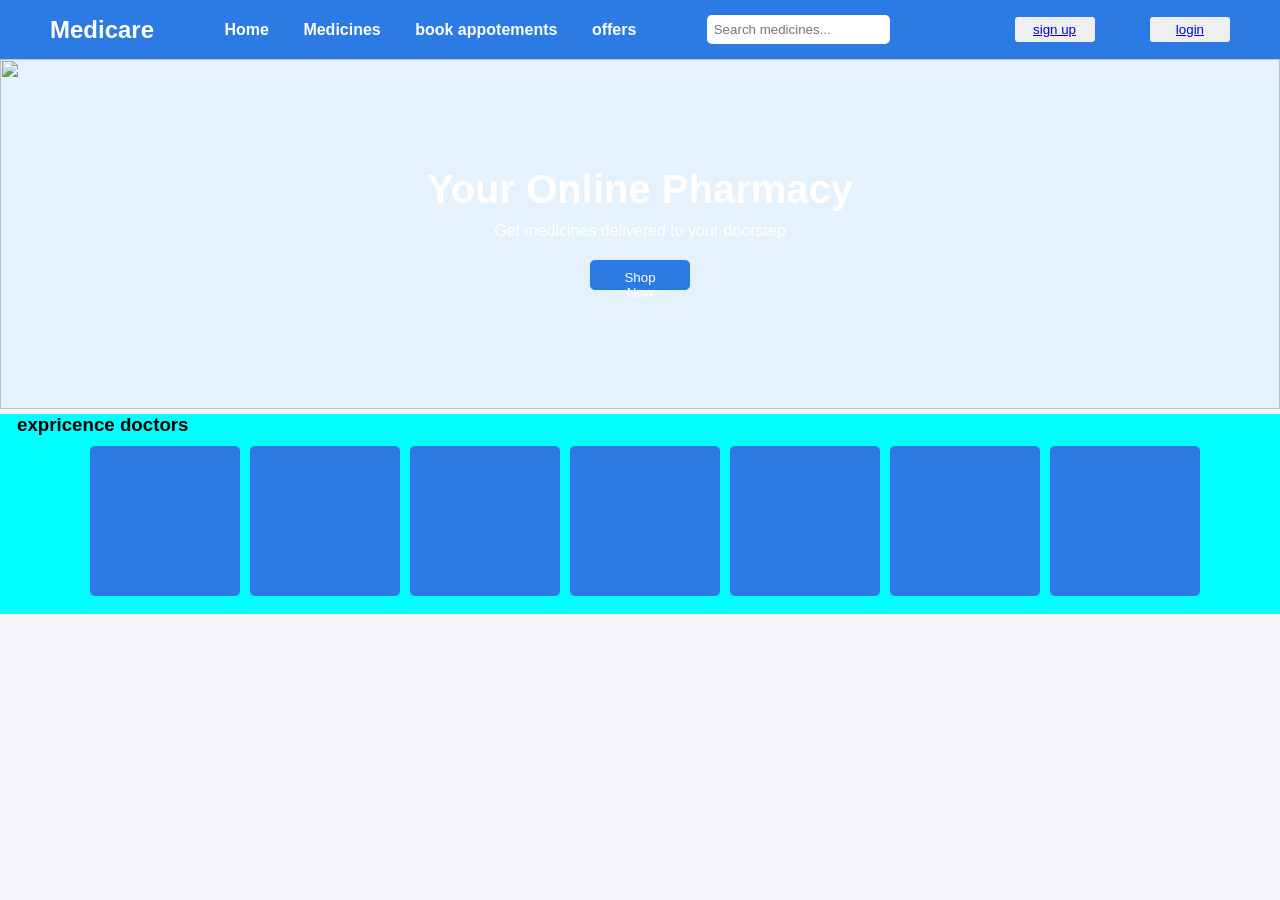
==== doctor consulte/doctor consulte.html @ 7f571537 "pages add" ====
<!DOCTYPE html>
<html lang="en">
<head>
  <meta charset="UTF-8">
  <meta name="viewport" content="width=device-width, initial-scale=1.0">
  <title>Document</title>
</head>
<link rel="stylesheet" href="doctor consulte.css">
<body>
  <header>
    <div class="logo">Medicare</div>
    <nav>
      <a href="#">Home</a>
      <a href="./Medicines/Medicines.html">Medicines</a>
      <a href="#">book appotements</a>
      <a href="#">offers</a>
    </nav>
    <input type="text" placeholder="Search medicines..." class="search"><div class="search"></div></input>
    <button class="sign-up">
      <a href="./Signup-page/sign-up.html">sign up</a>
    </button>
    <button class="login-btn">
      <a href="./Login-page/login.html">login</a>
    </button>
  </header>
  <section class="hero">
    <img class="hero-image" src="images/images medicene.jpg" alt="" />
    <div class="hero-content">
      <h1>Your Online Pharmacy</h1>
      <p>Get medicines delivered to your doorstep</p>
      <button class="Shop-now">Shop Now</button>
    </div>
  </section>

  <div id="doctor-consult">
    <div class="heading"><h3>expricence doctors</h3></div>
    <div id="section">
      <div class="section-box"></div>
      <div class="section-box"></div>
      <div class="section-box"></div>
      <div class="section-box"></div>
      <div class="section-box"></div>
      <div class="section-box"></div>
      <div class="section-box"></div>
    </div>
  </div>
</body>
</html>
---- doctor consulte/doctor consulte.css ----
* {
  margin: 0;
  padding: 0;
  box-sizing: border-box;
  font-family:
    "Trebuchet MS", "Lucida Sans Unicode", "Lucida Grande", "Lucida Sans",
    Arial, sans-serif;
}

body {
  background: #f4f6f9;
}

header {
  display: flex;
  justify-content: space-between;
  align-items: center;
  padding: 15px 50px;
  background: #2c7be5;
  color: white;
}

.Shop-now {
  height: 30px;
  width: 100px;
  border: none;
  outline: none;
  border-radius: 3px;
  margin-top: 20px;
}
.logo {
  font-size: 24px;
  font-weight: bold;
}

nav a {
  margin: 0 15px;
  text-decoration: none;
  color: white;
  font-weight: bold;
}

button {
  height: 25px;
  width: 80px;
  border: none;
  outline: none;
  border-radius: 3px;
}
.search {
  padding: 7px;
  border: none;
  border-radius: 5px;
}

.hero {
  background: #e3f2fd;
  display: flex;
  flex-direction: column;
  justify-content: center;
  align-items: center;
  text-align: center;
  background-size: cover;
  height: 350px;
  color: #ffff;
}
.hero-content {
  position: absolute;
  z-index: +1;
}
.hero-image {
  height: 350px;
  width: 100%;
}

.hero h1 {
  font-size: 40px;
  margin-bottom: 10px;
}

.hero button {
  padding: 10px 20px;
  background: #2c7be5;
  border: none;
  color: white;
  border-radius: 5px;
  cursor: pointer;
}
#doctor-consult {
  height: 200px;
  width: 100%;
  background-color: aqua;
}
.heading {
  margin-left: 17px;
  margin-top: 5px;
}
#section {
  display: flex;
  flex-direction: row;
  justify-content: center;
  align-items: center;
  padding: 10px;
}
.section-box {
  height: 150px;
  width: 150px;
  background: #2c7be5;
  margin-left: 10px;
  border-radius: 5px;
}
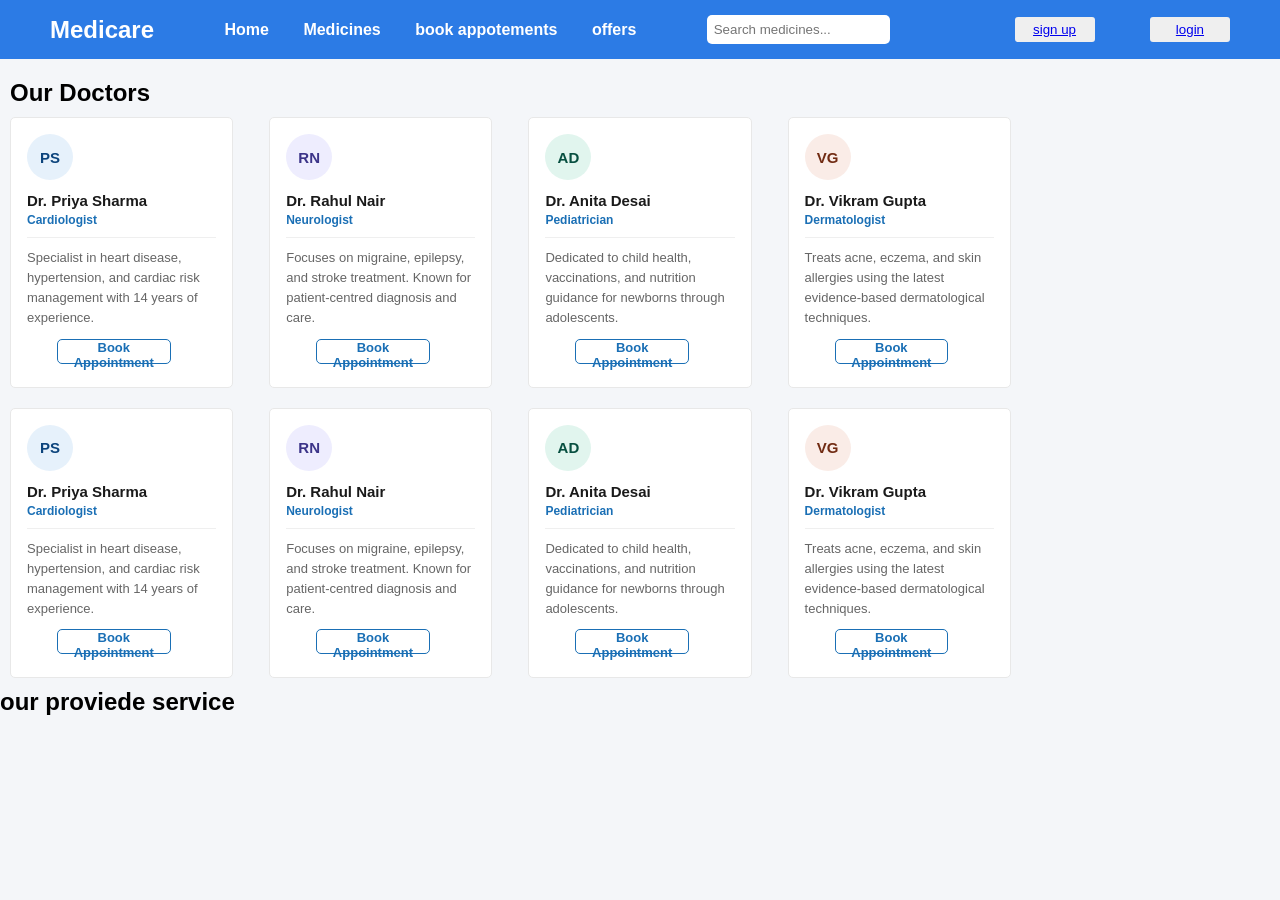
==== commit 3f52593d: "uplode page" ====
--- a/doctor consulte/doctor consulte.html
+++ b/doctor consulte/doctor consulte.html
@@ -1,48 +1,147 @@
-<!DOCTYPE html>
+<!doctype html>
 <html lang="en">
-<head>
-  <meta charset="UTF-8">
-  <meta name="viewport" content="width=device-width, initial-scale=1.0">
-  <title>Document</title>
-</head>
-<link rel="stylesheet" href="doctor consulte.css">
-<body>
-  <header>
-    <div class="logo">Medicare</div>
-    <nav>
-      <a href="#">Home</a>
-      <a href="./Medicines/Medicines.html">Medicines</a>
-      <a href="#">book appotements</a>
-      <a href="#">offers</a>
-    </nav>
-    <input type="text" placeholder="Search medicines..." class="search"><div class="search"></div></input>
-    <button class="sign-up">
-      <a href="./Signup-page/sign-up.html">sign up</a>
-    </button>
-    <button class="login-btn">
-      <a href="./Login-page/login.html">login</a>
-    </button>
-  </header>
-  <section class="hero">
-    <img class="hero-image" src="images/images medicene.jpg" alt="" />
-    <div class="hero-content">
-      <h1>Your Online Pharmacy</h1>
-      <p>Get medicines delivered to your doorstep</p>
-      <button class="Shop-now">Shop Now</button>
+  <head>
+    <meta charset="UTF-8" />
+    <meta name="viewport" content="width=device-width, initial-scale=1.0" />
+    <title>Doctor Consulation</title>
+    <link rel="stylesheet" href="doctor consulte.css">
+  </head>
+  <body>
+
+    <header>
+      <div class="logo">Medicare</div>
+  
+      <nav>
+        <a href="#">Home</a>
+        <a href="./Medicines/Medicines.html">Medicines</a>
+        <a href="#">book appotements</a>
+        <a href="#">offers</a>
+      </nav>
+      <input type="text" placeholder="Search medicines..." class="search">
+      <div class="search"></div></input>
+      <button class="sign-up">
+        <a href="./Signup-page/sign-up.html">sign up</a>
+      </button>
+      <button class="login-btn">
+        <a href="./Login-page/login.html">login</a>
+      </button>
+    </header>
+
+    <h2 class="section-title">Our Doctors</h2>
+    <div class="grid">
+      <!-- Card 1 -->
+      <div class="card">
+        <div class="avatar" style="background: #e6f1fb; color: #0c447c">PS</div>
+        <p class="name">Dr. Priya Sharma</p>
+        <p class="specialty">Cardiologist</p>
+        <hr class="divider" />
+        <p class="description">
+          Specialist in heart disease, hypertension, and cardiac risk management
+          with 14 years of experience.
+        </p>
+        <button class="book-btn">Book Appointment</button>
+      </div>
+
+      <!-- Card 2 -->
+      <div class="card">
+        <div class="avatar" style="background: #eeedfe; color: #3c3489">RN</div>
+        <p class="name">Dr. Rahul Nair</p>
+        <p class="specialty">Neurologist</p>
+        <hr class="divider" />
+        <p class="description">
+          Focuses on migraine, epilepsy, and stroke treatment. Known for
+          patient-centred diagnosis and care.
+        </p>
+        <button class="book-btn">Book Appointment</button>
+      </div>
+
+      <!-- Card 3 -->
+      <div class="card">
+        <div class="avatar" style="background: #e1f5ee; color: #085041">AD</div>
+        <p class="name">Dr. Anita Desai</p>
+        <p class="specialty">Pediatrician</p>
+        <hr class="divider" />
+        <p class="description">
+          Dedicated to child health, vaccinations, and nutrition guidance for
+          newborns through adolescents.
+        </p>
+        <button class="book-btn">Book Appointment</button>
+      </div>
+
+      <!-- Card 4 -->
+      <div class="card">
+        <div class="avatar" style="background: #faece7; color: #712b13">VG</div>
+        <p class="name">Dr. Vikram Gupta</p>
+        <p class="specialty">Dermatologist</p>
+        <hr class="divider" />
+        <p class="description">
+          Treats acne, eczema, and skin allergies using the latest
+          evidence-based dermatological techniques.
+        </p>
+        <button class="book-btn">Book Appointment</button>
+      </div>
     </div>
-  </section>
+ 
+    <!-- section to grid -->
+    <div class="grid">
+      <!-- Card 1 -->
+      <div class="card">
+        <div class="avatar" style="background: #e6f1fb; color: #0c447c">PS</div>
+        <p class="name">Dr. Priya Sharma</p>
+        <p class="specialty">Cardiologist</p>
+        <hr class="divider" />
+        <p class="description">
+          Specialist in heart disease, hypertension, and cardiac risk management
+          with 14 years of experience.
+        </p>
+        <button class="book-btn">Book Appointment</button>
+      </div>
 
-  <div id="doctor-consult">
-    <div class="heading"><h3>expricence doctors</h3></div>
-    <div id="section">
-      <div class="section-box"></div>
-      <div class="section-box"></div>
-      <div class="section-box"></div>
-      <div class="section-box"></div>
-      <div class="section-box"></div>
-      <div class="section-box"></div>
-      <div class="section-box"></div>
+      <!-- Card 2 -->
+      <div class="card">
+        <div class="avatar" style="background: #eeedfe; color: #3c3489">RN</div>
+        <p class="name">Dr. Rahul Nair</p>
+        <p class="specialty">Neurologist</p>
+        <hr class="divider" />
+        <p class="description">
+          Focuses on migraine, epilepsy, and stroke treatment. Known for
+          patient-centred diagnosis and care.
+        </p>
+        <button class="book-btn">Book Appointment</button>
+      </div>
+
+      <!-- Card 3 -->
+      <div class="card">
+        <div class="avatar" style="background: #e1f5ee; color: #085041">AD</div>
+        <p class="name">Dr. Anita Desai</p>
+        <p class="specialty">Pediatrician</p>
+        <hr class="divider" />
+        <p class="description">
+          Dedicated to child health, vaccinations, and nutrition guidance for
+          newborns through adolescents.
+        </p>
+        <button class="book-btn">Book Appointment</button>
+      </div>
+
+      <!-- Card 4 -->
+      <div class="card">
+        <div class="avatar" style="background: #faece7; color: #712b13">VG</div>
+        <p class="name">Dr. Vikram Gupta</p>
+        <p class="specialty">Dermatologist</p>
+        <hr class="divider" />
+        <p class="description">
+          Treats acne, eczema, and skin allergies using the latest
+          evidence-based dermatological techniques.
+        </p>
+        <button class="book-btn">Book Appointment</button>
+      </div>
     </div>
+
+    <div id="service ">
+    <h2>
+      our proviede service 
+    </h2>
+    
   </div>
-</body>
-</html>+  </body>
+</html>
--- a/doctor consulte/doctor consulte.css
+++ b/doctor consulte/doctor consulte.css
@@ -1,16 +1,15 @@
 * {
+  box-sizing: border-box;
   margin: 0;
   padding: 0;
-  box-sizing: border-box;
+}
+
+body {
   font-family:
     "Trebuchet MS", "Lucida Sans Unicode", "Lucida Grande", "Lucida Sans",
     Arial, sans-serif;
-}
-
-body {
   background: #f4f6f9;
 }
-
 header {
   display: flex;
   justify-content: space-between;
@@ -109,3 +108,94 @@
   margin-left: 10px;
   border-radius: 5px;
 }
+.section-title {
+  margin-left: 10px;
+  margin-top: 20px;
+}
+
+.grid {
+  display: grid;
+  grid-template-columns: repeat(auto-fill, minmax(220px, 1fr));
+  gap: 16px;
+}
+
+.card {
+  background: #ffffff;
+  border: 1px solid #e8e8e8;
+  border-radius: 5px;
+  padding: 1rem;
+  margin: 10px;
+}
+
+.card:hover {
+  transform: translateY(-6px);
+  box-shadow: 0 12px 32px rgba(0, 0, 0, 0.1);
+  border-color: #a0c4f1;
+}
+.avatar {
+  width: 46px;
+  height: 46px;
+  border-radius: 50%;
+  display: flex;
+  align-items: center;
+  justify-content: center;
+  font-weight: 600;
+  font-size: 15px;
+  margin-bottom: 12px;
+}
+.card:hover .avatar {
+  transform: scale(1.12);
+}
+
+.name {
+  font-size: 15px;
+  font-weight: 600;
+  color: #1a1a1a;
+  margin-bottom: 4px;
+}
+
+.specialty {
+  font-size: 12px;
+  font-weight: 500;
+  color: #1a6fb5;
+  margin-bottom: 10px;
+  font-weight: bolder;
+}
+
+.divider {
+  border: none;
+  border-top: 1px solid #efefef;
+  margin-bottom: 10px;
+}
+
+.description {
+  font-size: 13px;
+  color: #666;
+  line-height: 1.55;
+}
+
+.book-btn {
+  width: 60%;
+  border: 1.5px solid #1a6fb5;
+  border-radius: 5px;
+  margin: 10px 0px 0px 30px;
+  background: transparent;
+  color: #1a6fb5;
+  font-size: 13px;
+  font-weight: 600;
+  cursor: pointer;
+  transition:
+    background 0.2s ease,
+    color 0.2s ease,
+    transform 0.15s ease;
+}
+
+.book-btn:hover {
+  background: #1a6fb5;
+  color: #ffffff;
+  transform: scale(1.02);
+}
+
+.book-btn:active {
+  transform: scale(0.97);
+}
